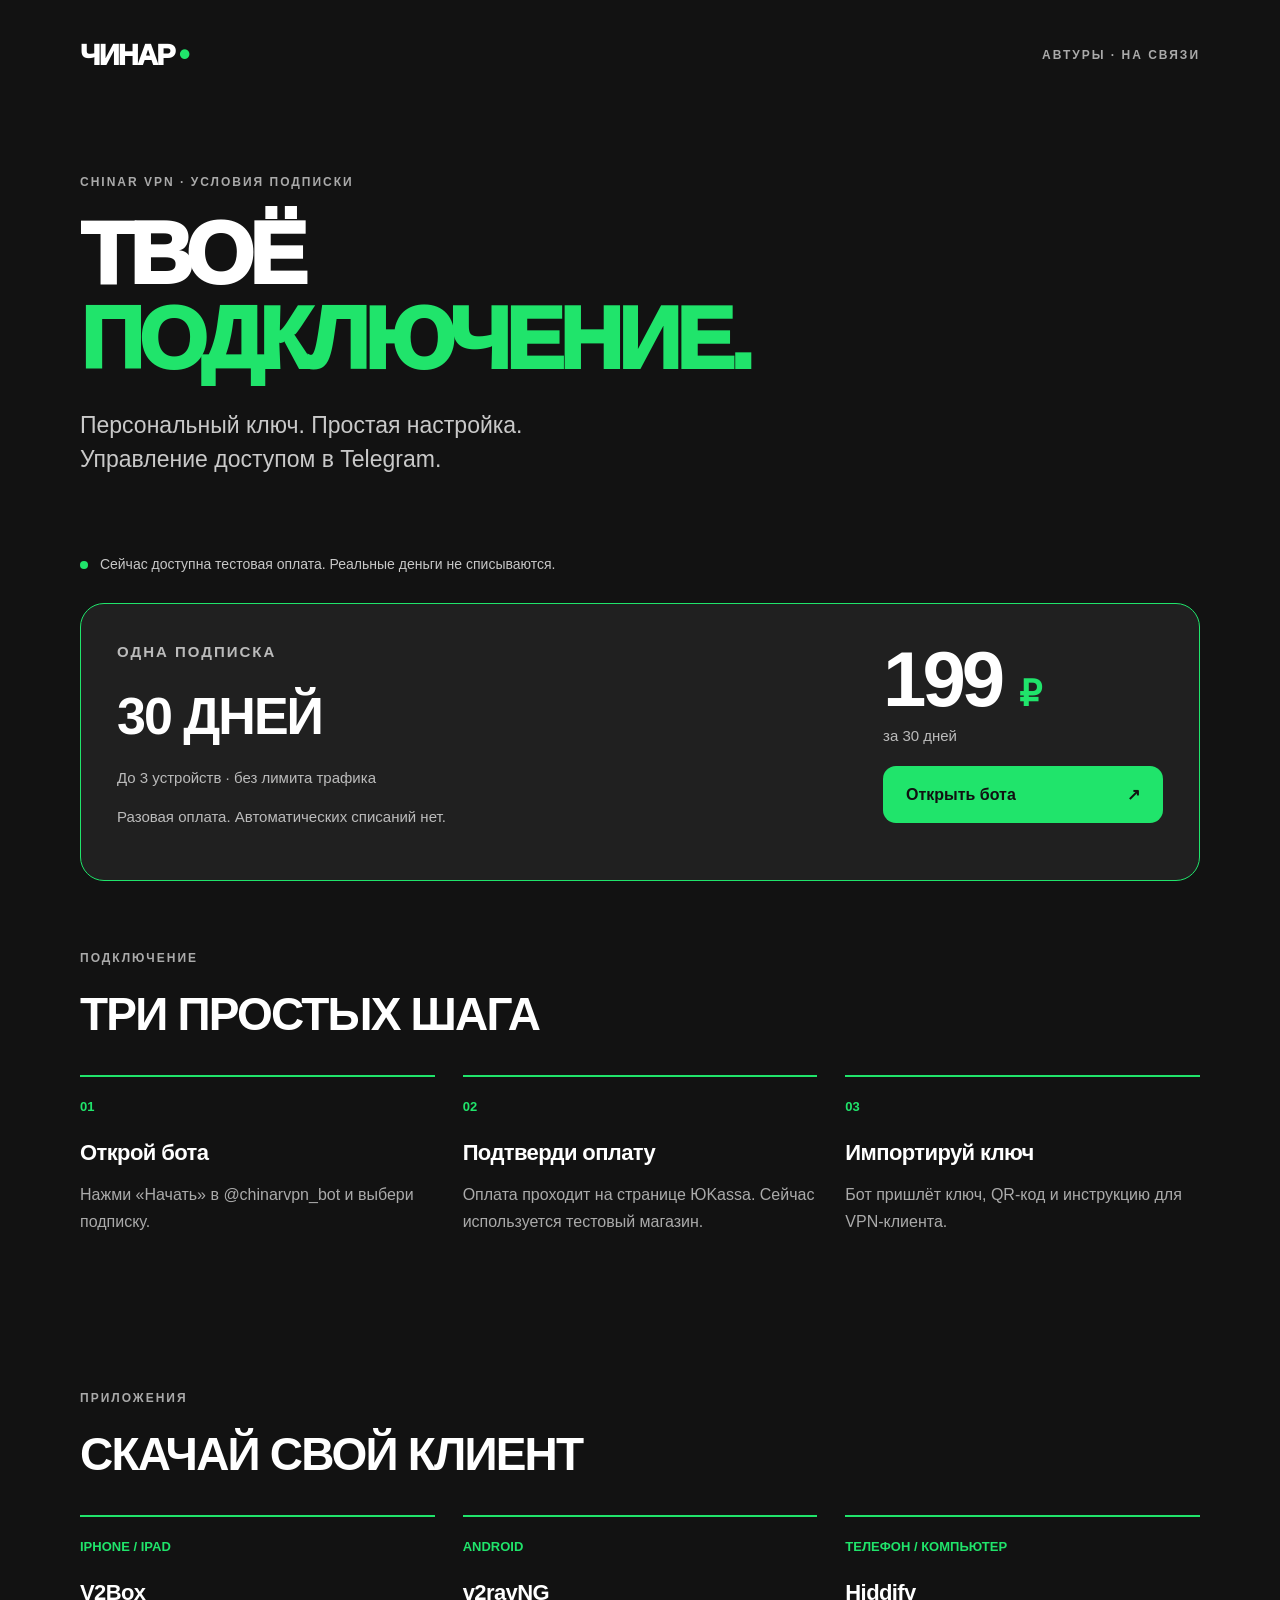
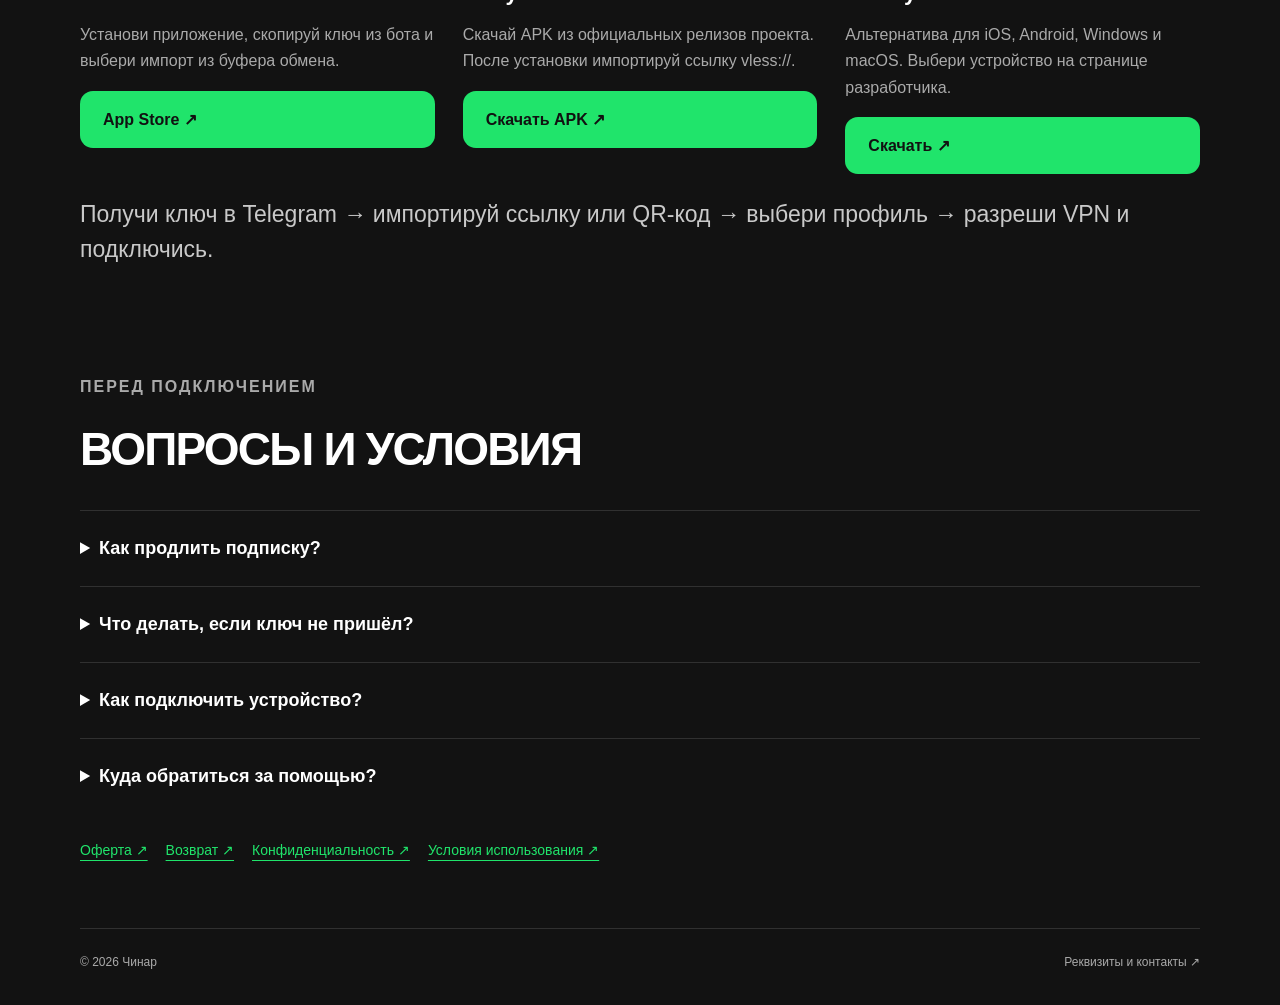
==== vpn/index.html @ b9e9cfa2 "Add Chinar menu, persistent cart and WhatsApp checkout" ====
<!doctype html><html lang="ru"><head><meta charset="utf-8"><meta name="viewport" content="width=device-width, initial-scale=1"><meta name="theme-color" content="#121212"><link rel="icon" href="/favicon.svg"><link rel="stylesheet" href="/styles.css"><title>Chinar VPN — условия подписки</title><meta name="description" content="Условия подписки Chinar VPN: 199 рублей за 30 дней, до трёх устройств. Подключение через Telegram."></head><body><header class="header wrap"><a class="wordmark" href="/" aria-label="Чинар — главная">ЧИНАР<span>•</span></a><span class="label">АВТУРЫ · НА СВЯЗИ</span></header><main class="wrap"><section class="vpn-intro"><p class="eyebrow">CHINAR VPN · УСЛОВИЯ ПОДПИСКИ</p><h1>ТВОЁ<br><span>ПОДКЛЮЧЕНИЕ.</span></h1><p class="lead">Персональный ключ. Простая настройка.<br>Управление доступом в Telegram.</p></section><div class="notice"><span class="status-dot"></span> Сейчас доступна тестовая оплата. Реальные деньги не списываются.</div><section class="subscription" aria-label="Тариф"><div><p class="eyebrow">ОДНА ПОДПИСКА</p><h2>30 ДНЕЙ</h2><p>До 3 устройств · без лимита трафика</p><p>Разовая оплата. Автоматических списаний нет.</p></div><div class="purchase"><div class="price">199 <span>₽</span></div><p>за 30 дней</p><a class="button" href="https://t.me/chinarvpn_bot?start=site">Открыть бота <span>↗</span></a></div></section><section class="details"><p class="eyebrow">ПОДКЛЮЧЕНИЕ</p><h2>ТРИ ПРОСТЫХ ШАГА</h2><div class="steps"><article><span>01</span><h3>Открой бота</h3><p>Нажми «Начать» в @chinarvpn_bot и выбери подписку.</p></article><article><span>02</span><h3>Подтверди оплату</h3><p>Оплата проходит на странице ЮKassa. Сейчас используется тестовый магазин.</p></article><article><span>03</span><h3>Импортируй ключ</h3><p>Бот пришлёт ключ, QR-код и инструкцию для VPN-клиента.</p></article></div></section><section class="details" id="install"><p class="eyebrow">ПРИЛОЖЕНИЯ</p><h2>СКАЧАЙ СВОЙ КЛИЕНТ</h2><div class="steps"><article><span>IPHONE / IPAD</span><h3>V2Box</h3><p>Установи приложение, скопируй ключ из бота и выбери импорт из буфера обмена.</p><a class="button" href="https://apps.apple.com/us/app/v2box-v2ray-client/id6446814690">App Store ↗</a></article><article><span>ANDROID</span><h3>v2rayNG</h3><p>Скачай APK из официальных релизов проекта. После установки импортируй ссылку vless://.</p><a class="button" href="https://github.com/2dust/v2rayNG/releases">Скачать APK ↗</a></article><article><span>ТЕЛЕФОН / КОМПЬЮТЕР</span><h3>Hiddify</h3><p>Альтернатива для iOS, Android, Windows и macOS. Выбери устройство на странице разработчика.</p><a class="button" href="https://hiddify.com/app/How-to-install-Hiddify-app/">Скачать ↗</a></article></div><p class="lead">Получи ключ в Telegram → импортируй ссылку или QR-код → выбери профиль → разреши VPN и подключись.</p></section><section class="faq"><p class="eyebrow">ПЕРЕД ПОДКЛЮЧЕНИЕМ</p><h2>ВОПРОСЫ И УСЛОВИЯ</h2><details><summary>Как продлить подписку?</summary><p>Открой бота и выбери продление. Оплаченный срок добавляется к оставшемуся времени. Автосписания не подключены.</p></details><details><summary>Что делать, если ключ не пришёл?</summary><p>Подожди до минуты или нажми «Я оплатил» в боте. Если доступ не появился, обратись в поддержку через бота, указав номер заказа.</p></details><details><summary>Как подключить устройство?</summary><p>Установи совместимый клиент VLESS + Reality и импортируй ссылку или QR-код из бота. Подробная инструкция придёт вместе с ключом.</p></details><details><summary>Куда обратиться за помощью?</summary><p><a href="https://t.me/chinarvpn_bot">Открой @chinarvpn_bot</a> и выбери «Помощь».</p></details><div class="legal-links"><a href="/offer.html">Оферта ↗</a><a href="/refund.html">Возврат ↗</a><a href="/privacy.html">Конфиденциальность ↗</a><a href="/terms.html">Условия использования ↗</a></div></section></main><footer class="wrap footer"><span>© 2026 Чинар</span><a href="/">Реквизиты и контакты ↗</a></footer></body></html>
---- styles.css ----
:root{--bg:#121212;--panel:#202020;--green:#20e46b;--white:#fff;--muted:#aaa;--line:#303030}*{box-sizing:border-box}body{margin:0;background:var(--bg);color:var(--white);font-family:Arial,Helvetica,sans-serif}a{color:inherit}.wrap{width:min(1120px,100% - 80px);margin:auto}.header{height:110px;display:flex;justify-content:space-between;align-items:center}.wordmark{font-weight:950;font-size:29px;letter-spacing:-1.7px;text-decoration:none}.wordmark span{color:var(--green);margin-left:5px}.label,.eyebrow{font-size:12px;letter-spacing:2px;font-weight:800;color:var(--muted)}.intro{display:grid;grid-template-columns:1.25fr 1fr;align-items:center;padding:65px 0 85px;gap:36px}.intro .logo{width:100%;height:auto;max-width:440px;justify-self:end}.eyebrow{margin:0 0 22px}h1{font-size:clamp(52px,8.5vw,112px);line-height:.97;letter-spacing:-5px;margin:0 0 26px;font-weight:950}h1 span{color:var(--green)}.lead{font-size:clamp(18px,2vw,23px);line-height:1.5;color:#c9c9c9}.contact-grid{display:grid;grid-template-columns:1fr 1fr;gap:20px}.tile{display:flex;flex-direction:column;gap:14px;background:var(--panel);border:1px solid var(--line);border-radius:22px;padding:30px;text-decoration:none;transition:border-color .2s,transform .2s}.tile:hover{border-color:var(--green);transform:translateY(-3px)}.tile .eyebrow{display:flex;justify-content:space-between;margin:0}.tile .eyebrow b{font-size:22px;color:var(--green)}.tile strong{font-size:clamp(30px,4.3vw,52px);letter-spacing:-2px;line-height:1.04}.tile>span:last-child{color:var(--muted);font-size:15px}.tile.accent{border-color:var(--green)}.tile.accent strong{color:var(--green)}.details,.faq{padding:70px 0}.details h2,.faq h2{font-size:clamp(28px,4vw,46px);letter-spacing:-1.8px;margin:0 0 34px}dl{margin:0;border-top:2px solid var(--green)}dl>div{display:grid;grid-template-columns:1fr 1.4fr;gap:24px;padding:23px 0;border-bottom:1px solid var(--line)}dt{color:var(--muted);font-size:15px}dd{margin:0;font-size:18px;line-height:1.45;overflow-wrap:anywhere}.footer{border-top:1px solid var(--line);display:flex;justify-content:space-between;padding:26px 0 36px;font-size:12px;color:var(--muted)}.footer a{text-decoration:none}.vpn-intro{padding:65px 0 35px}.vpn-intro h1{font-size:clamp(43px,7vw,88px)}.notice{color:#c7c7c7;font-size:14px;line-height:1.6;padding:18px 0 28px}.status-dot{display:inline-block;width:8px;height:8px;border-radius:50%;background:var(--green);margin-right:8px}.subscription{border:1px solid var(--green);background:var(--panel);border-radius:24px;padding:36px;display:grid;grid-template-columns:1fr 280px;gap:24px}.subscription h2{font-size:52px;letter-spacing:-2px;margin:0 0 20px}.subscription p{color:#bbb;line-height:1.6;font-size:15px}.purchase .price{font-size:78px;letter-spacing:-4px;font-weight:900;line-height:1}.price span{font-size:36px;color:var(--green)}.purchase>p{margin:6px 0 18px}.button{display:flex;justify-content:space-between;align-items:center;background:var(--green);color:#111;text-decoration:none;font-weight:800;padding:19px 23px;border-radius:13px}.button:hover{background:#55ed8f}.steps{display:grid;grid-template-columns:repeat(3,1fr);gap:28px}.steps article{border-top:2px solid var(--green);padding-top:20px}.steps article>span{color:var(--green);font-weight:800;font-size:13px}.steps h3{font-size:22px;margin:25px 0 12px;letter-spacing:-.6px}.steps p,.faq p{color:var(--muted);font-size:16px;line-height:1.65}.faq{padding-top:15px}details{border-top:1px solid var(--line);padding:24px 0}summary{cursor:pointer;font-weight:700;font-size:18px;line-height:1.5}details a,.legal a{color:var(--green)}.legal-links{display:flex;gap:18px;flex-wrap:wrap;margin-top:28px}.legal-links a{font-size:14px;color:var(--green);text-underline-offset:5px}.legal{max-width:850px;padding:55px 0 80px}.legal .wordmark{display:inline-block;margin-bottom:45px}.legal h1{font-size:clamp(36px,6vw,66px);letter-spacing:-2px;overflow-wrap:anywhere;line-height:1.08}.legal h2{font-size:24px;margin:32px 0 14px;color:var(--green)}.legal p{color:#c5c5c5;line-height:1.75;font-size:16px}a:focus-visible,summary:focus-visible{outline:2px solid var(--green);outline-offset:6px}@media(max-width:650px){.wrap{width:calc(100% - 40px)}.header{height:80px}.label{font-size:9px;letter-spacing:1px}.intro{padding:35px 0 45px;grid-template-columns:1fr;gap:12px}.intro .logo{max-width:235px;justify-self:center;order:-1}.intro h1{font-size:64px;letter-spacing:-3px}.contact-grid{grid-template-columns:1fr}.tile{padding:24px}.tile strong{font-size:39px}.details,.faq{padding:45px 0}dl>div{grid-template-columns:1fr;gap:9px;padding:20px 0}dd{font-size:17px}.footer{gap:18px;flex-wrap:wrap}.vpn-intro{padding-top:35px}.vpn-intro h1{font-size:clamp(32px,8.6vw,56px);letter-spacing:-1.7px}.subscription{grid-template-columns:1fr;padding:25px}.subscription h2{font-size:42px}.purchase{border-top:1px solid var(--line);padding-top:25px}.steps{grid-template-columns:1fr;gap:26px}.steps h3{margin-top:15px}.legal-links{gap:20px}.lead br{display:none}}@media(prefers-reduced-motion:reduce){*{scroll-behavior:auto!important;transition:none!important}}
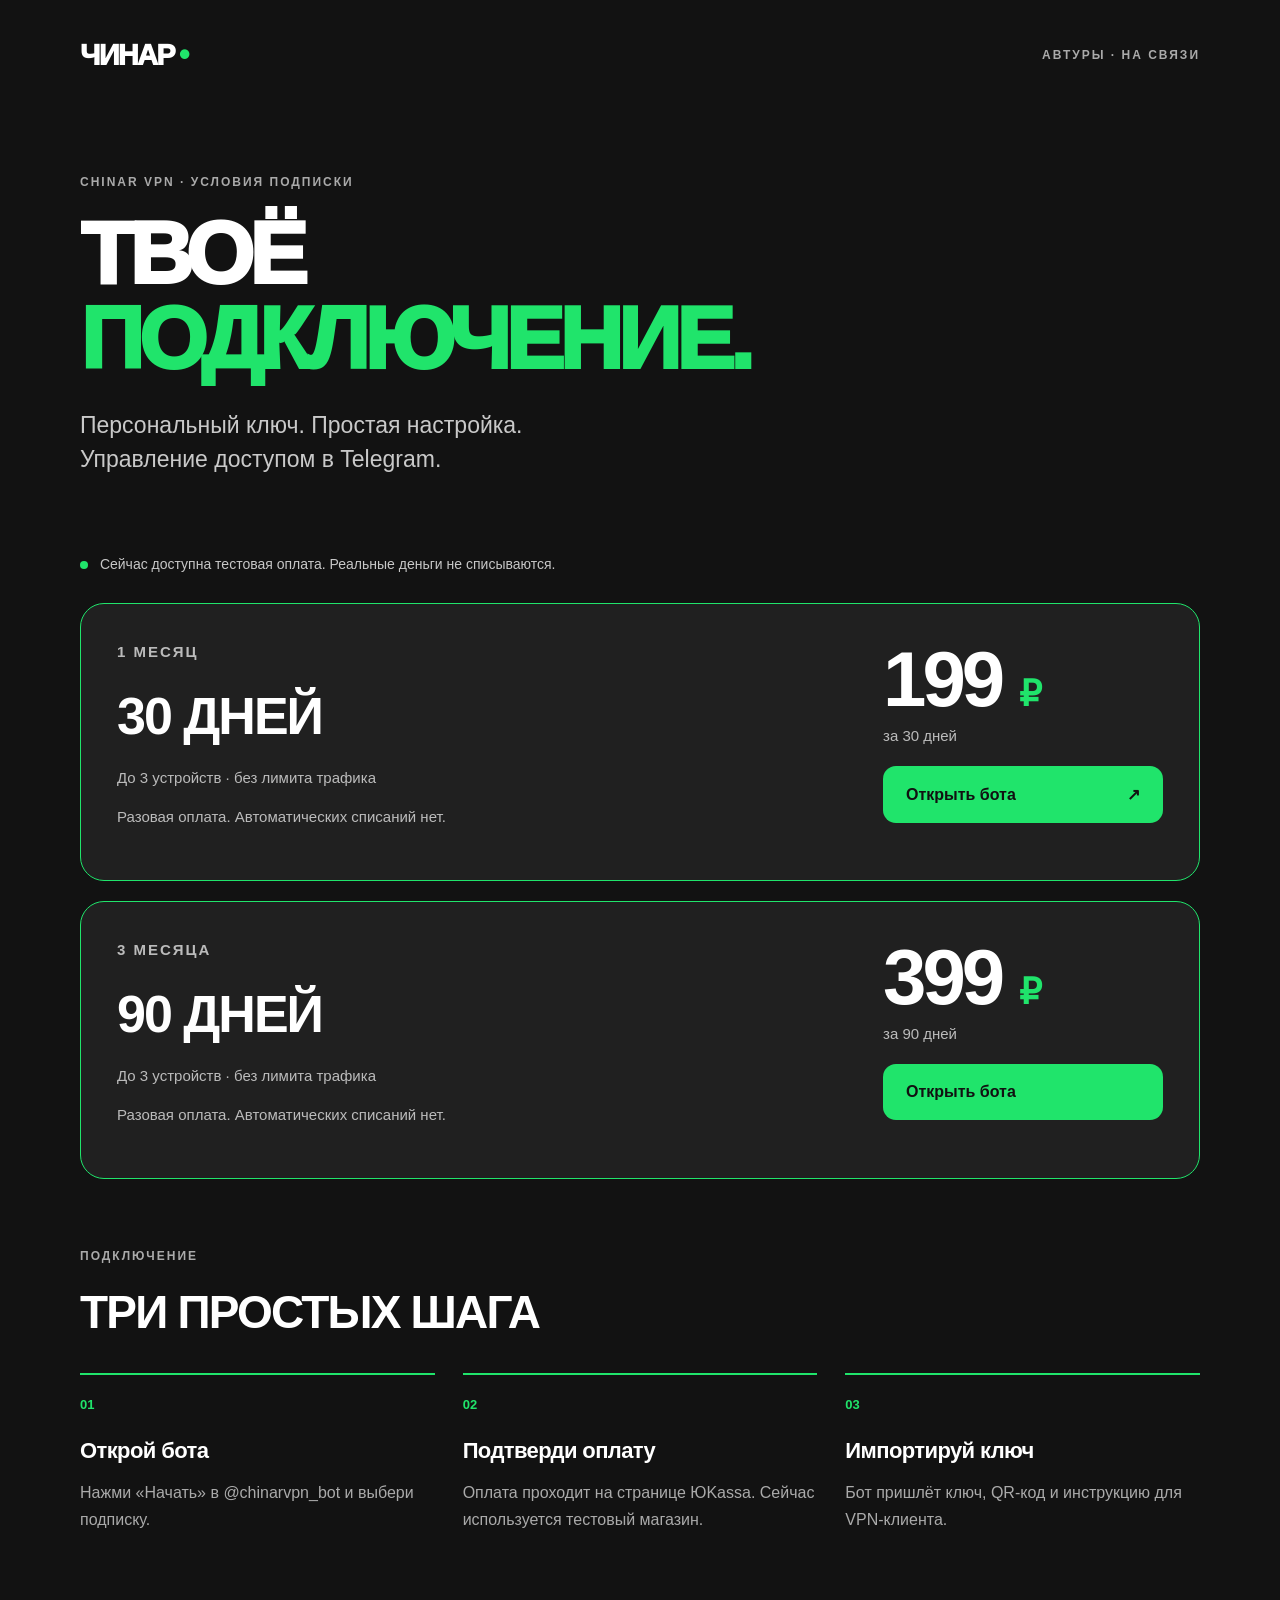
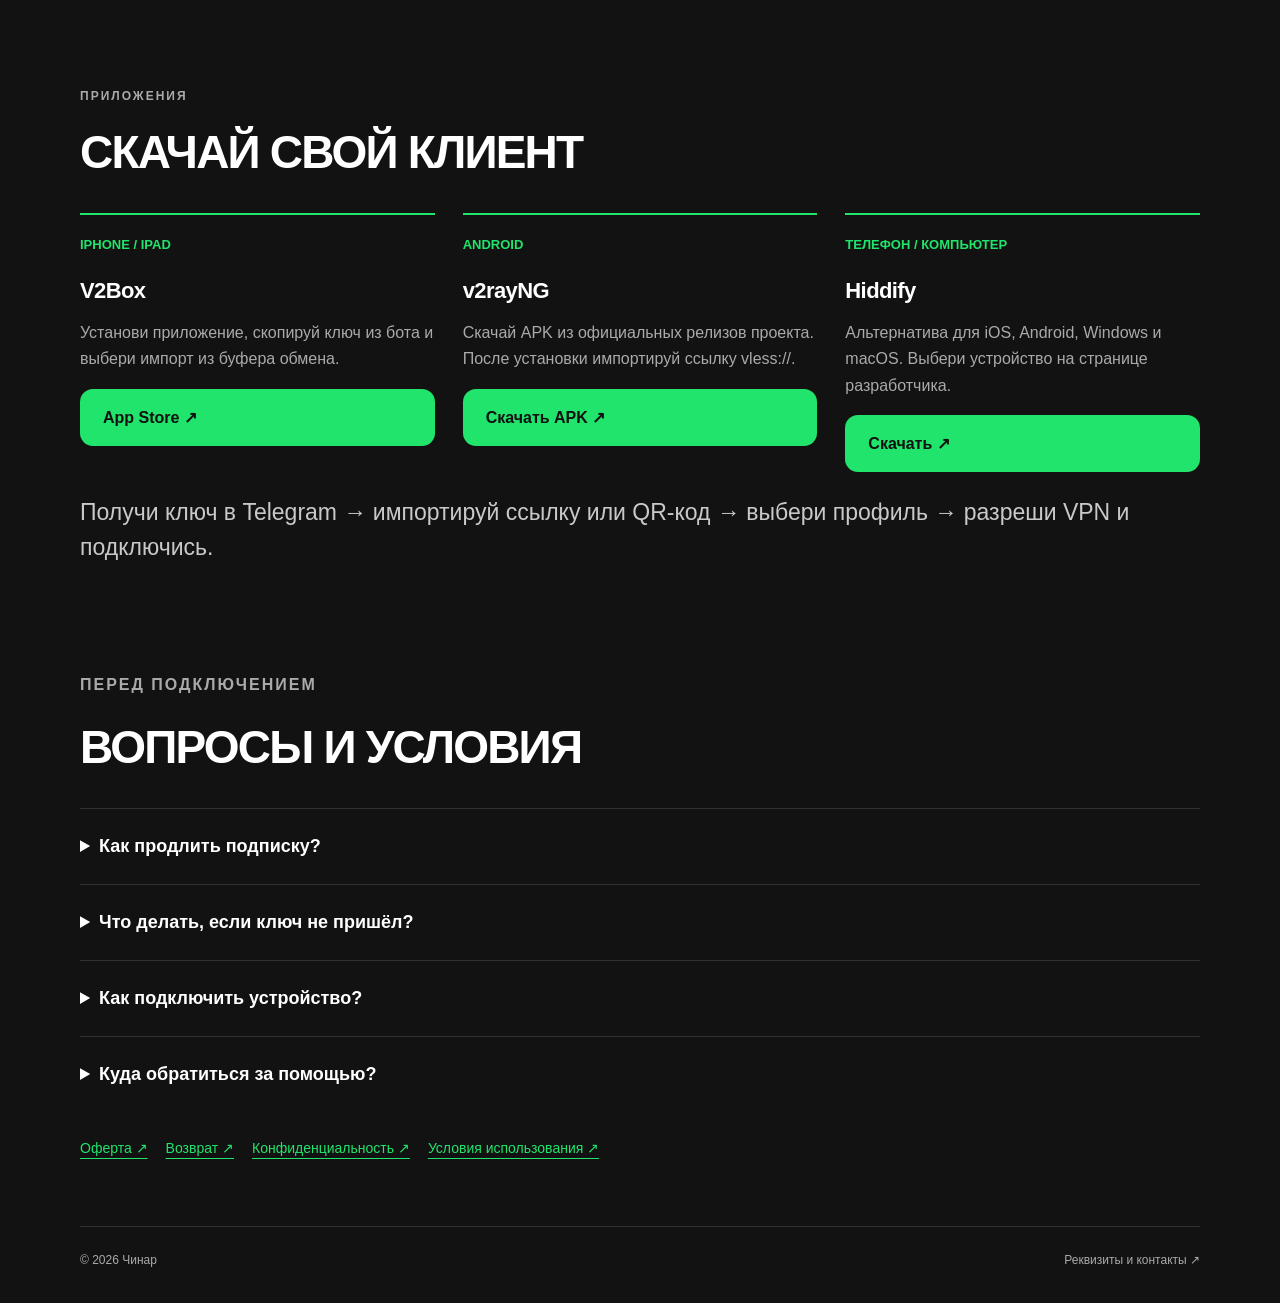
==== commit 96673f12: "Add 90-day VPN subscription for 399 RUB and update offer" ====
--- a/vpn/index.html
+++ b/vpn/index.html
@@ -1 +1 @@
-<!doctype html><html lang="ru"><head><meta charset="utf-8"><meta name="viewport" content="width=device-width, initial-scale=1"><meta name="theme-color" content="#121212"><link rel="icon" href="/favicon.svg"><link rel="stylesheet" href="/styles.css"><title>Chinar VPN — условия подписки</title><meta name="description" content="Условия подписки Chinar VPN: 199 рублей за 30 дней, до трёх устройств. Подключение через Telegram."></head><body><header class="header wrap"><a class="wordmark" href="/" aria-label="Чинар — главная">ЧИНАР<span>•</span></a><span class="label">АВТУРЫ · НА СВЯЗИ</span></header><main class="wrap"><section class="vpn-intro"><p class="eyebrow">CHINAR VPN · УСЛОВИЯ ПОДПИСКИ</p><h1>ТВОЁ<br><span>ПОДКЛЮЧЕНИЕ.</span></h1><p class="lead">Персональный ключ. Простая настройка.<br>Управление доступом в Telegram.</p></section><div class="notice"><span class="status-dot"></span> Сейчас доступна тестовая оплата. Реальные деньги не списываются.</div><section class="subscription" aria-label="Тариф"><div><p class="eyebrow">ОДНА ПОДПИСКА</p><h2>30 ДНЕЙ</h2><p>До 3 устройств · без лимита трафика</p><p>Разовая оплата. Автоматических списаний нет.</p></div><div class="purchase"><div class="price">199 <span>₽</span></div><p>за 30 дней</p><a class="button" href="https://t.me/chinarvpn_bot?start=site">Открыть бота <span>↗</span></a></div></section><section class="details"><p class="eyebrow">ПОДКЛЮЧЕНИЕ</p><h2>ТРИ ПРОСТЫХ ШАГА</h2><div class="steps"><article><span>01</span><h3>Открой бота</h3><p>Нажми «Начать» в @chinarvpn_bot и выбери подписку.</p></article><article><span>02</span><h3>Подтверди оплату</h3><p>Оплата проходит на странице ЮKassa. Сейчас используется тестовый магазин.</p></article><article><span>03</span><h3>Импортируй ключ</h3><p>Бот пришлёт ключ, QR-код и инструкцию для VPN-клиента.</p></article></div></section><section class="details" id="install"><p class="eyebrow">ПРИЛОЖЕНИЯ</p><h2>СКАЧАЙ СВОЙ КЛИЕНТ</h2><div class="steps"><article><span>IPHONE / IPAD</span><h3>V2Box</h3><p>Установи приложение, скопируй ключ из бота и выбери импорт из буфера обмена.</p><a class="button" href="https://apps.apple.com/us/app/v2box-v2ray-client/id6446814690">App Store ↗</a></article><article><span>ANDROID</span><h3>v2rayNG</h3><p>Скачай APK из официальных релизов проекта. После установки импортируй ссылку vless://.</p><a class="button" href="https://github.com/2dust/v2rayNG/releases">Скачать APK ↗</a></article><article><span>ТЕЛЕФОН / КОМПЬЮТЕР</span><h3>Hiddify</h3><p>Альтернатива для iOS, Android, Windows и macOS. Выбери устройство на странице разработчика.</p><a class="button" href="https://hiddify.com/app/How-to-install-Hiddify-app/">Скачать ↗</a></article></div><p class="lead">Получи ключ в Telegram → импортируй ссылку или QR-код → выбери профиль → разреши VPN и подключись.</p></section><section class="faq"><p class="eyebrow">ПЕРЕД ПОДКЛЮЧЕНИЕМ</p><h2>ВОПРОСЫ И УСЛОВИЯ</h2><details><summary>Как продлить подписку?</summary><p>Открой бота и выбери продление. Оплаченный срок добавляется к оставшемуся времени. Автосписания не подключены.</p></details><details><summary>Что делать, если ключ не пришёл?</summary><p>Подожди до минуты или нажми «Я оплатил» в боте. Если доступ не появился, обратись в поддержку через бота, указав номер заказа.</p></details><details><summary>Как подключить устройство?</summary><p>Установи совместимый клиент VLESS + Reality и импортируй ссылку или QR-код из бота. Подробная инструкция придёт вместе с ключом.</p></details><details><summary>Куда обратиться за помощью?</summary><p><a href="https://t.me/chinarvpn_bot">Открой @chinarvpn_bot</a> и выбери «Помощь».</p></details><div class="legal-links"><a href="/offer.html">Оферта ↗</a><a href="/refund.html">Возврат ↗</a><a href="/privacy.html">Конфиденциальность ↗</a><a href="/terms.html">Условия использования ↗</a></div></section></main><footer class="wrap footer"><span>© 2026 Чинар</span><a href="/">Реквизиты и контакты ↗</a></footer></body></html>+<!doctype html><html lang="ru"><head><meta charset="utf-8"><meta name="viewport" content="width=device-width, initial-scale=1"><meta name="theme-color" content="#121212"><link rel="icon" href="/favicon.svg"><link rel="stylesheet" href="/styles.css"><title>Chinar VPN — условия подписки</title><meta name="description" content="Условия подписки Chinar VPN: 199 рублей за 30 дней или 399 рублей за 90 дней, до трёх устройств. Подключение через Telegram."></head><body><header class="header wrap"><a class="wordmark" href="/" aria-label="Чинар — главная">ЧИНАР<span>•</span></a><span class="label">АВТУРЫ · НА СВЯЗИ</span></header><main class="wrap"><section class="vpn-intro"><p class="eyebrow">CHINAR VPN · УСЛОВИЯ ПОДПИСКИ</p><h1>ТВОЁ<br><span>ПОДКЛЮЧЕНИЕ.</span></h1><p class="lead">Персональный ключ. Простая настройка.<br>Управление доступом в Telegram.</p></section><div class="notice"><span class="status-dot"></span> Сейчас доступна тестовая оплата. Реальные деньги не списываются.</div><section class="subscription" aria-label="Тариф"><div><p class="eyebrow">1 МЕСЯЦ</p><h2>30 ДНЕЙ</h2><p>До 3 устройств · без лимита трафика</p><p>Разовая оплата. Автоматических списаний нет.</p></div><div class="purchase"><div class="price">199 <span>₽</span></div><p>за 30 дней</p><a class="button" href="https://t.me/chinarvpn_bot?start=site">Открыть бота <span>↗</span></a></div></section><section class="subscription" aria-label="Тариф на 3 месяца" style="margin-top:20px"><div><p class="eyebrow">3 МЕСЯЦА</p><h2>90 ДНЕЙ</h2><p>До 3 устройств · без лимита трафика</p><p>Разовая оплата. Автоматических списаний нет.</p></div><div class="purchase"><div class="price">399 <span>₽</span></div><p>за 90 дней</p><a class="button" href="https://t.me/chinarvpn_bot?start=site">Открыть бота</a></div></section><section class="details"><p class="eyebrow">ПОДКЛЮЧЕНИЕ</p><h2>ТРИ ПРОСТЫХ ШАГА</h2><div class="steps"><article><span>01</span><h3>Открой бота</h3><p>Нажми «Начать» в @chinarvpn_bot и выбери подписку.</p></article><article><span>02</span><h3>Подтверди оплату</h3><p>Оплата проходит на странице ЮKassa. Сейчас используется тестовый магазин.</p></article><article><span>03</span><h3>Импортируй ключ</h3><p>Бот пришлёт ключ, QR-код и инструкцию для VPN-клиента.</p></article></div></section><section class="details" id="install"><p class="eyebrow">ПРИЛОЖЕНИЯ</p><h2>СКАЧАЙ СВОЙ КЛИЕНТ</h2><div class="steps"><article><span>IPHONE / IPAD</span><h3>V2Box</h3><p>Установи приложение, скопируй ключ из бота и выбери импорт из буфера обмена.</p><a class="button" href="https://apps.apple.com/us/app/v2box-v2ray-client/id6446814690">App Store ↗</a></article><article><span>ANDROID</span><h3>v2rayNG</h3><p>Скачай APK из официальных релизов проекта. После установки импортируй ссылку vless://.</p><a class="button" href="https://github.com/2dust/v2rayNG/releases">Скачать APK ↗</a></article><article><span>ТЕЛЕФОН / КОМПЬЮТЕР</span><h3>Hiddify</h3><p>Альтернатива для iOS, Android, Windows и macOS. Выбери устройство на странице разработчика.</p><a class="button" href="https://hiddify.com/app/How-to-install-Hiddify-app/">Скачать ↗</a></article></div><p class="lead">Получи ключ в Telegram → импортируй ссылку или QR-код → выбери профиль → разреши VPN и подключись.</p></section><section class="faq"><p class="eyebrow">ПЕРЕД ПОДКЛЮЧЕНИЕМ</p><h2>ВОПРОСЫ И УСЛОВИЯ</h2><details><summary>Как продлить подписку?</summary><p>Открой бота и выбери продление. Оплаченный срок добавляется к оставшемуся времени. Автосписания не подключены.</p></details><details><summary>Что делать, если ключ не пришёл?</summary><p>Подожди до минуты или нажми «Я оплатил» в боте. Если доступ не появился, обратись в поддержку через бота, указав номер заказа.</p></details><details><summary>Как подключить устройство?</summary><p>Установи совместимый клиент VLESS + Reality и импортируй ссылку или QR-код из бота. Подробная инструкция придёт вместе с ключом.</p></details><details><summary>Куда обратиться за помощью?</summary><p><a href="https://t.me/chinarvpn_bot">Открой @chinarvpn_bot</a> и выбери «Помощь».</p></details><div class="legal-links"><a href="/offer.html">Оферта ↗</a><a href="/refund.html">Возврат ↗</a><a href="/privacy.html">Конфиденциальность ↗</a><a href="/terms.html">Условия использования ↗</a></div></section></main><footer class="wrap footer"><span>© 2026 Чинар</span><a href="/">Реквизиты и контакты ↗</a></footer></body></html>
